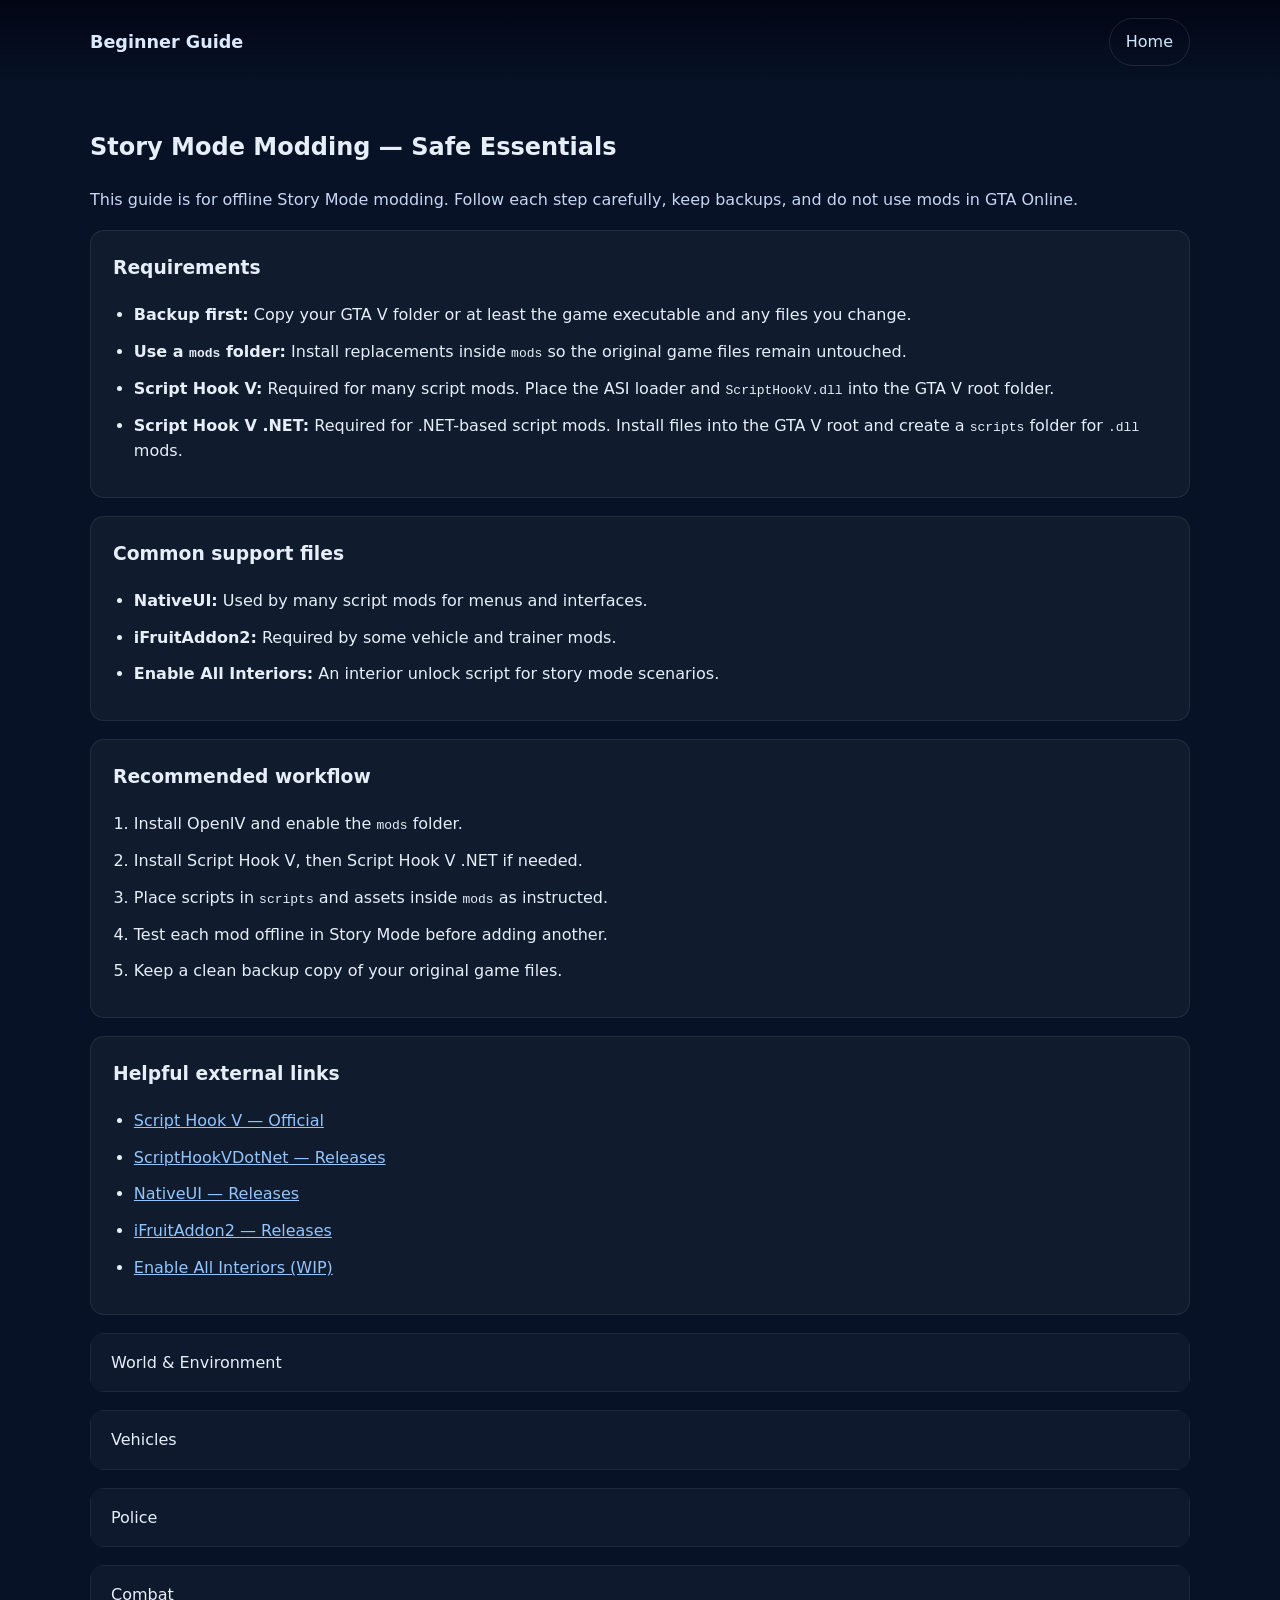
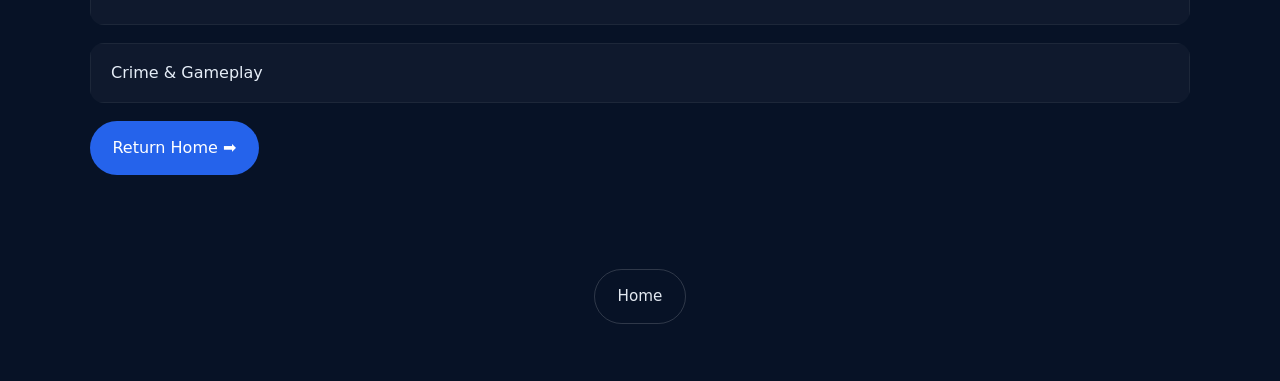
==== beginner.html @ 04017bbc "Initial GTA mods website" ====
<!doctype html>
<html lang="en">
<head>
  <meta charset="utf-8" />
  <meta http-equiv="Cache-Control" content="no-store, no-cache, must-revalidate" />
  <meta http-equiv="Pragma" content="no-cache" />
  <meta http-equiv="Expires" content="0" />
  <meta name="viewport" content="width=device-width, initial-scale=1" />
  <title>Beginner Guide — GTA Mods</title>
  <link rel="stylesheet" href="style.css">
  <script defer src="script.js"></script>
</head>
<body>
  <nav>
    <div class="container nav-inner">
      <h1>Beginner Guide</h1>
      <div class="nav-actions">
        <a class="nav-link" href="./index.html">Home</a>
      </div>
    </div>
  </nav>

  <main class="container">
    <section class="guide">
      <h2>Story Mode Modding — Safe Essentials</h2>
      <p>This guide is for offline Story Mode modding. Follow each step carefully, keep backups, and do not use mods in GTA Online.</p>

      <div class="step">
        <h3>Requirements</h3>
        <ul>
          <li><strong>Backup first:</strong> Copy your GTA V folder or at least the game executable and any files you change.</li>
          <li><strong>Use a <code>mods</code> folder:</strong> Install replacements inside <code>mods</code> so the original game files remain untouched.</li>
          <li><strong>Script Hook V:</strong> Required for many script mods. Place the ASI loader and <code>ScriptHookV.dll</code> into the GTA V root folder.</li>
          <li><strong>Script Hook V .NET:</strong> Required for .NET-based script mods. Install files into the GTA V root and create a <code>scripts</code> folder for <code>.dll</code> mods.</li>
        </ul>
      </div>

      <div class="step">
        <h3>Common support files</h3>
        <ul>
          <li><strong>NativeUI:</strong> Used by many script mods for menus and interfaces.</li>
          <li><strong>iFruitAddon2:</strong> Required by some vehicle and trainer mods.</li>
          <li><strong>Enable All Interiors:</strong> An interior unlock script for story mode scenarios.</li>
        </ul>
      </div>

      <div class="step">
        <h3>Recommended workflow</h3>
        <ol>
          <li>Install OpenIV and enable the <code>mods</code> folder.</li>
          <li>Install Script Hook V, then Script Hook V .NET if needed.</li>
          <li>Place scripts in <code>scripts</code> and assets inside <code>mods</code> as instructed.</li>
          <li>Test each mod offline in Story Mode before adding another.</li>
          <li>Keep a clean backup copy of your original game files.</li>
        </ol>
      </div>

      <div class="step">
        <h3>Helpful external links</h3>
        <ul>
          <li><a href="https://www.dev-c.com/gtav/scripthookv/" target="_blank" rel="noopener noreferrer">Script Hook V — Official</a></li>
          <li><a href="https://github.com/crosire/scripthookvdotnet/releases" target="_blank" rel="noopener noreferrer">ScriptHookVDotNet — Releases</a></li>
          <li><a href="https://github.com/Guad/NativeUI/releases" target="_blank" rel="noopener noreferrer">NativeUI — Releases</a></li>
          <li><a href="https://github.com/Bob74/iFruitAddon2/releases" target="_blank" rel="noopener noreferrer">iFruitAddon2 — Releases</a></li>
          <li><a href="https://www.gta5-mods.com/scripts/enable-all-interiors-wip" target="_blank" rel="noopener noreferrer">Enable All Interiors (WIP)</a></li>
        </ul>
      </div>

      <div class="category">
        <button class="category-toggle" aria-expanded="false">World & Environment</button>
        <div class="category-content" hidden>
          <ul class="mods-list">
            <li><a href="https://www.gta5-mods.com/misc/cops-back-on-the-beat" target="_blank" rel="noopener noreferrer">Cops Back on the Beat</a> — community rating: 8/10</li>
            <li><a href="https://www.gta5-mods.com/scripts/ambient-fx" target="_blank" rel="noopener noreferrer">AmbientFX</a> — community rating: 9/10</li>
            <li><a href="https://www.gta5-mods.com/maps/forests-of-san-andreas-revised" target="_blank" rel="noopener noreferrer">Forests of San Andreas</a> — community rating: 8/10</li>
          </ul>
          <button class="install-toggle" aria-expanded="false">Installation notes</button>
          <div class="install-content" hidden>
          <ul class="install-list">
            <li>Cops Back on the Beat — .dll → <code>scripts/</code>. If package includes .asi, copy to GTA root.</li>
            <li>AmbientFX — .dll → <code>scripts/</code>, .asi → GTA root.</li>
            <li>Forests of San Andreas — extract files, then use OpenIV → <strong>Tools → Package Installer</strong> and select the provided <code>.oiv</code>, or place assets into <code>mods/</code>.</li>
          </ul>
          </div>
        </div>
      </div>

      <div class="category">
        <button class="category-toggle" aria-expanded="false">Vehicles</button>
        <div class="category-content" hidden>
          <ul class="mods-list">
            <li><a href="https://www.gta5-mods.com/scripts/vehicle-theft-missions-net" target="_blank" rel="noopener noreferrer">Vlad&apos;s Export Garage</a> — community rating: 8/10</li>
            <li><a href="https://www.gta5-mods.com/scripts/wheelman" target="_blank" rel="noopener noreferrer">Wheelman Missions</a> — community rating: 8/10</li>
            <li><a href="https://www.gta5-mods.com/scripts/premium-deluxe-motorsports-car-shop" target="_blank" rel="noopener noreferrer">Premium Deluxe Motorsport (PMD)</a> — community rating: 9/10</li>
            <li><a href="https://www.gta5-mods.com/scripts/imnotmental-s-dealership-mod-custom-build" target="_blank" rel="noopener noreferrer">Dealership Mod</a> — community rating: 8/10</li>
          </ul>
          <button class="install-toggle" aria-expanded="false">Installation notes</button>
          <div class="install-content" hidden>
          <ul class="install-list">
            <li>Vlad&apos;s Export Garage — .dll → <code>scripts/</code>.</li>
            <li>Wheelman Missions — .dll → <code>scripts/</code>.</li>
            <li>PMD — if .dll → <code>scripts/</code>; if dlcpack/.oiv → extract and install via OpenIV → <strong>Tools → Package Installer</strong>.</li>
            <li>Dealership Mod — .dll → <code>scripts/</code>.</li>
          </ul>
          </div>
        </div>
      </div>

      <div class="category">
        <button class="category-toggle" aria-expanded="false">Police</button>
        <div class="category-content" hidden>
          <ul class="mods-list">
            <li><a href="https://www.gta5-mods.com/scripts/better-chases" target="_blank" rel="noopener noreferrer">Better Chases+</a> — community rating: 8/10</li>
            <li><a href="https://www.gta5-mods.com/misc/cops-back-on-the-beat" target="_blank" rel="noopener noreferrer">Cops Back on the Beat</a> — community rating: 8/10</li>
          </ul>
          <button class="install-toggle" aria-expanded="false">Installation notes</button>
          <div class="install-content" hidden>
          <ul class="install-list">
            <li>Better Chases+ — .dll → <code>scripts/</code>, or .asi → GTA root.</li>
            <li>Cops Back on the Beat — .dll → <code>scripts/</code>, or use OpenIV if it includes assets.</li>
          </ul>
          </div>
        </div>
      </div>

      <div class="category">
        <button class="category-toggle" aria-expanded="false">Combat</button>
        <div class="category-content" hidden>
          <ul class="mods-list">
            <li><a href="https://www.gta5-mods.com/weapons/realistic-weapons-sounds" target="_blank" rel="noopener noreferrer">Realistic Weapon Sounds</a> — community rating: 9/10</li>
            <li><a href="https://www.gta5-mods.com/scripts/gun-recoil" target="_blank" rel="noopener noreferrer">Gun Recoil</a> — community rating: 8/10</li>
            <li><a href="https://www.gta5-mods.com/misc/improvements-in-gore" target="_blank" rel="noopener noreferrer">Improvements in Gore</a> — community rating: 8/10</li>
            <li><a href="https://www.gta5-mods.com/misc/realistic-effects-of-explosions" target="_blank" rel="noopener noreferrer">Epic Explosions XX</a> — community rating: 9/10</li>
          </ul>
          <button class="install-toggle" aria-expanded="false">Installation notes</button>
          <div class="install-content" hidden>
          <ul class="install-list">
            <li>Realistic Weapon Sounds — install .rpf assets with OpenIV (Tools → Package Installer) or copy into <code>mods/</code>.</li>
            <li>Gun Recoil — .dll → <code>scripts/</code>.</li>
            <li>Improvements in Gore — .rpf assets → OpenIV Tools → Package Installer or copy into <code>mods/</code>.</li>
            <li>Epic Explosions XX — .asi → GTA root; assets → OpenIV Tools → Package Installer or <code>mods/</code>.</li>
          </ul>
          </div>
        </div>
      </div>

      <div class="category">
        <button class="category-toggle" aria-expanded="false">Crime & Gameplay</button>
        <div class="category-content" hidden>
          <ul class="mods-list">
            <li><a href="https://www.gta5-mods.com/scripts/rob-people" target="_blank" rel="noopener noreferrer">Low Life Crime</a> — community rating: 8/10</li>
            <li><a href="https://www.gta5-mods.com/scripts/lock-picking" target="_blank" rel="noopener noreferrer">Lock Picking</a> — community rating: 8/10</li>
            <li><a href="https://www.gta5-mods.com/scripts/new-street-phone-missions" target="_blank" rel="noopener noreferrer">New Street Phone Missions</a> — community rating: 8/10</li>
            <li><a href="https://www.gta5-mods.com/scripts/the-mob" target="_blank" rel="noopener noreferrer">The Mob</a> — community rating: 8/10</li>
            <li><a href="https://www.gta5-mods.com/scripts/the-gang" target="_blank" rel="noopener noreferrer">The Gang</a> — community rating: 8/10</li>
            <li><strong>Warning:</strong> Do not install <code>TheGangFix.oiv</code> because it may cause a crash.</li>
            <li><a href="https://www.gta5-mods.com/scripts/stockade-stickups" target="_blank" rel="noopener noreferrer">Stockade Stickups</a> — community rating: 7/10</li>
            <li><a href="https://www.gta5-mods.com/scripts/convoys-and-other-hits" target="_blank" rel="noopener noreferrer">Convoys and Other Hits</a> — community rating: 8/10</li>
            <li><a href="https://www.gta5-mods.com/scripts/rob-fleeca-v2" target="_blank" rel="noopener noreferrer">Fleeca Bank Heists</a> — community rating: 8/10</li>
            <li><strong>Note:</strong> This is not compatible with <strong>Low Life Crime</strong>.</li>
            <li><a href="https://www.gta5-mods.com/scripts/atm-robberies" target="_blank" rel="noopener noreferrer">ATM Robberies</a> — community rating: 7/10</li>
            <li><a href="https://www.gta5-mods.com/scripts/the-pacific-standard" target="_blank" rel="noopener noreferrer">The Pacific Standard Heist</a> — community rating: 8/10</li>
            <li><a href="https://www.gta5-mods.com/scripts/the-vangelico-heist" target="_blank" rel="noopener noreferrer">The Vangelico Heist</a> — community rating: 8/10</li>
            <li><a href="https://www.gta5-mods.com/scripts/paleto-bay-bank-heist" target="_blank" rel="noopener noreferrer">Paleto Bay Bank Heist</a> — community rating: 7/10</li>
            <li><a href="https://www.gta5-mods.com/scripts/sharmoota-art-heist" target="_blank" rel="noopener noreferrer">The Sharmoota Art Heist</a> — community rating: 7/10</li>
            <li><a href="https://www.gta5-mods.com/scripts/ls-life" target="_blank" rel="noopener noreferrer">LS Life</a> — community rating: 8/10</li>
          </ul>
          <h4>Installation notes</h4>
          <ul class="install-list">
            <li>Low Life Crime — .dll → <code>scripts/</code>.</li>
            <li>Lock Picking — .dll → <code>scripts/</code>.</li>
            <li>New Street Phone Missions — .dll → <code>scripts/</code>.</li>
            <li>The Mob — .dll → <code>scripts/</code>.</li>
            <li>The Gang — .dll → <code>scripts/</code>. Do not install <code>TheGangFix.oiv</code>.</li>
            <li>Stockade Stickups — .dll → <code>scripts/</code>.</li>
            <li>Convoys and Other Hits — .dll → <code>scripts/</code>.</li>
            <li>Fleeca Bank Heists — .dll → <code>scripts/</code>. Not compatible with Low Life Crime.</li>
            <li>ATM Robberies — .dll → <code>scripts/</code>.</li>
            <li>The Pacific Standard Heist — .dll → <code>scripts/</code>.</li>
            <li>The Vangelico Heist — .dll → <code>scripts/</code>.</li>
            <li>Paleto Bay Bank Heist — .dll → <code>scripts/</code>.</li>
            <li>The Sharmoota Art Heist — .dll → <code>scripts/</code>.</li>
            <li>LS Life — .dll → <code>scripts/</code>.</li>
          </ul>
        </div>
      </div>

      

      <a class="btn" href="./index.html">Return Home ➡️</a>
    </section>
  </main>

  <footer>
    <div class="container footer-links">
      <a class="btn ghost" href="./index.html">Home</a>
    </div>
  </footer>
</body>
</html>
---- style.css ----
/* style.css — clean stylesheet for GTA mods guide */

/* Reset */
*, *::before, *::after {
  box-sizing: border-box;
}
html, body {
  margin: 0;
  min-height: 100%;
}
body {
  font-family: system-ui, -apple-system, 'Segoe UI', Roboto, 'Helvetica Neue', Arial, sans-serif;
  background: #071226;
  color: #e6eef8;
  line-height: 1.6;
}

img {
  max-width: 100%;
  display: block;
}

button, a {
  font: inherit;
}

.container {
  width: min(1100px, calc(100% - 32px));
  margin: 0 auto;
}

nav {
  background: linear-gradient(180deg, #020514 0%, #071226 100%);
  padding: 18px 0;
}
.nav-inner {
  display: flex;
  gap: 1rem;
  align-items: center;
  justify-content: space-between;
}
nav h1 {
  margin: 0;
  font-size: 1.1rem;
  color: #dbeafe;
}
.nav-actions {
  display: flex;
  gap: 0.75rem;
  flex-wrap: wrap;
}
.nav-link {
  color: #cfe8ff;
  text-decoration: none;
  border: 1px solid rgba(255,255,255,0.1);
  padding: 0.65rem 1rem;
  border-radius: 999px;
  transition: background 0.2s ease, color 0.2s ease;
}
.nav-link:hover,
.nav-link:focus-visible {
  background: rgba(255,255,255,0.08);
  color: #fff;
}

.hero {
  padding: 60px 0 40px;
  text-align: center;
}
.hero h2 {
  margin: 0;
  font-size: clamp(2.1rem, 3vw, 3rem);
  color: #f8fbff;
}
.hero p {
  max-width: 720px;
  margin: 16px auto 0;
  color: #b3c9e6;
}
.actions {
  margin-top: 28px;
  display: flex;
  gap: 14px;
  justify-content: center;
  flex-wrap: wrap;
}

.overview,
.guide {
  padding: 24px 0 56px;
}
.card,
.step {
  background: rgba(255,255,255,0.04);
  border: 1px solid rgba(255,255,255,0.08);
  border-radius: 14px;
  padding: 22px;
  margin: 18px 0;
}
.card h3,
.step h3 {
  margin-top: 0;
}
.step ul,
.step ol {
  margin: 0;
  padding-left: 1.3rem;
}
.step li {
  margin: 0.7rem 0;
}
.category {
  margin: 18px 0;
  border-radius: 14px;
  overflow: hidden;
}
.category-toggle {
  width: 100%;
  text-align: left;
  background: rgba(255,255,255,0.03);
  border: 1px solid rgba(255,255,255,0.06);
  color: #e6eef8;
  padding: 16px 20px;
  font-size: 1rem;
  cursor: pointer;
}
.category-toggle:focus {
  outline: 3px solid rgba(99,102,241,0.14);
}
.category-content {
  background: rgba(255,255,255,0.02);
  padding: 18px 20px 22px;
  border-top: 1px solid rgba(255,255,255,0.03);
}
.mods-list,
.install-list {
  margin: 0;
  padding-left: 1.25rem;
}
.install-list li {
  margin: 0.5rem 0;
  font-size: 0.95rem;
  color: #dbeafe;
}

.install-toggle {
  display: inline-block;
  margin: 8px 0 10px;
  padding: 8px 12px;
  background: rgba(255,255,255,0.03);
  border: 1px solid rgba(255,255,255,0.06);
  color: #e6eef8;
  border-radius: 8px;
  cursor: pointer;
}
.install-toggle:focus {
  outline: 3px solid rgba(99,102,241,0.12);
}
.install-content {
  padding-left: 0.6rem;
  margin-top: 6px;
}
.step p,
.card p,
.guide p {
  color: #c8d6f4;
}
.step a {
  color: #93c5fd;
  text-decoration: underline;
}

.btn {
  display: inline-flex;
  align-items: center;
  justify-content: center;
  gap: 0.35rem;
  background: #2563eb;
  color: #fff;
  padding: 0.9rem 1.4rem;
  border-radius: 999px;
  text-decoration: none;
  border: none;
  transition: transform 0.15s ease, background 0.15s ease;
}
.btn:hover,
.btn:focus-visible {
  transform: translateY(-1px);
  background: #1d4ed8;
}
.btn.secondary {
  background: #1f2937;
}
.btn.ghost {
  background: transparent;
  border: 1px solid rgba(255,255,255,0.16);
  color: #e2e8f0;
}

.footer-links {
  display: flex;
  justify-content: center;
  padding: 18px 0;
}
footer {
  padding: 20px 0 40px;
  text-align: center;
  color: #8a98b5;
  font-size: 0.95rem;
}

@media (max-width: 720px) {
  .nav-inner,
  .footer-links {
    flex-direction: column;
    align-items: stretch;
  }
  .nav-actions,
  .actions {
    justify-content: center;
  }
  .card,
  .step,
  .hero {
    padding: 18px;
  }
}
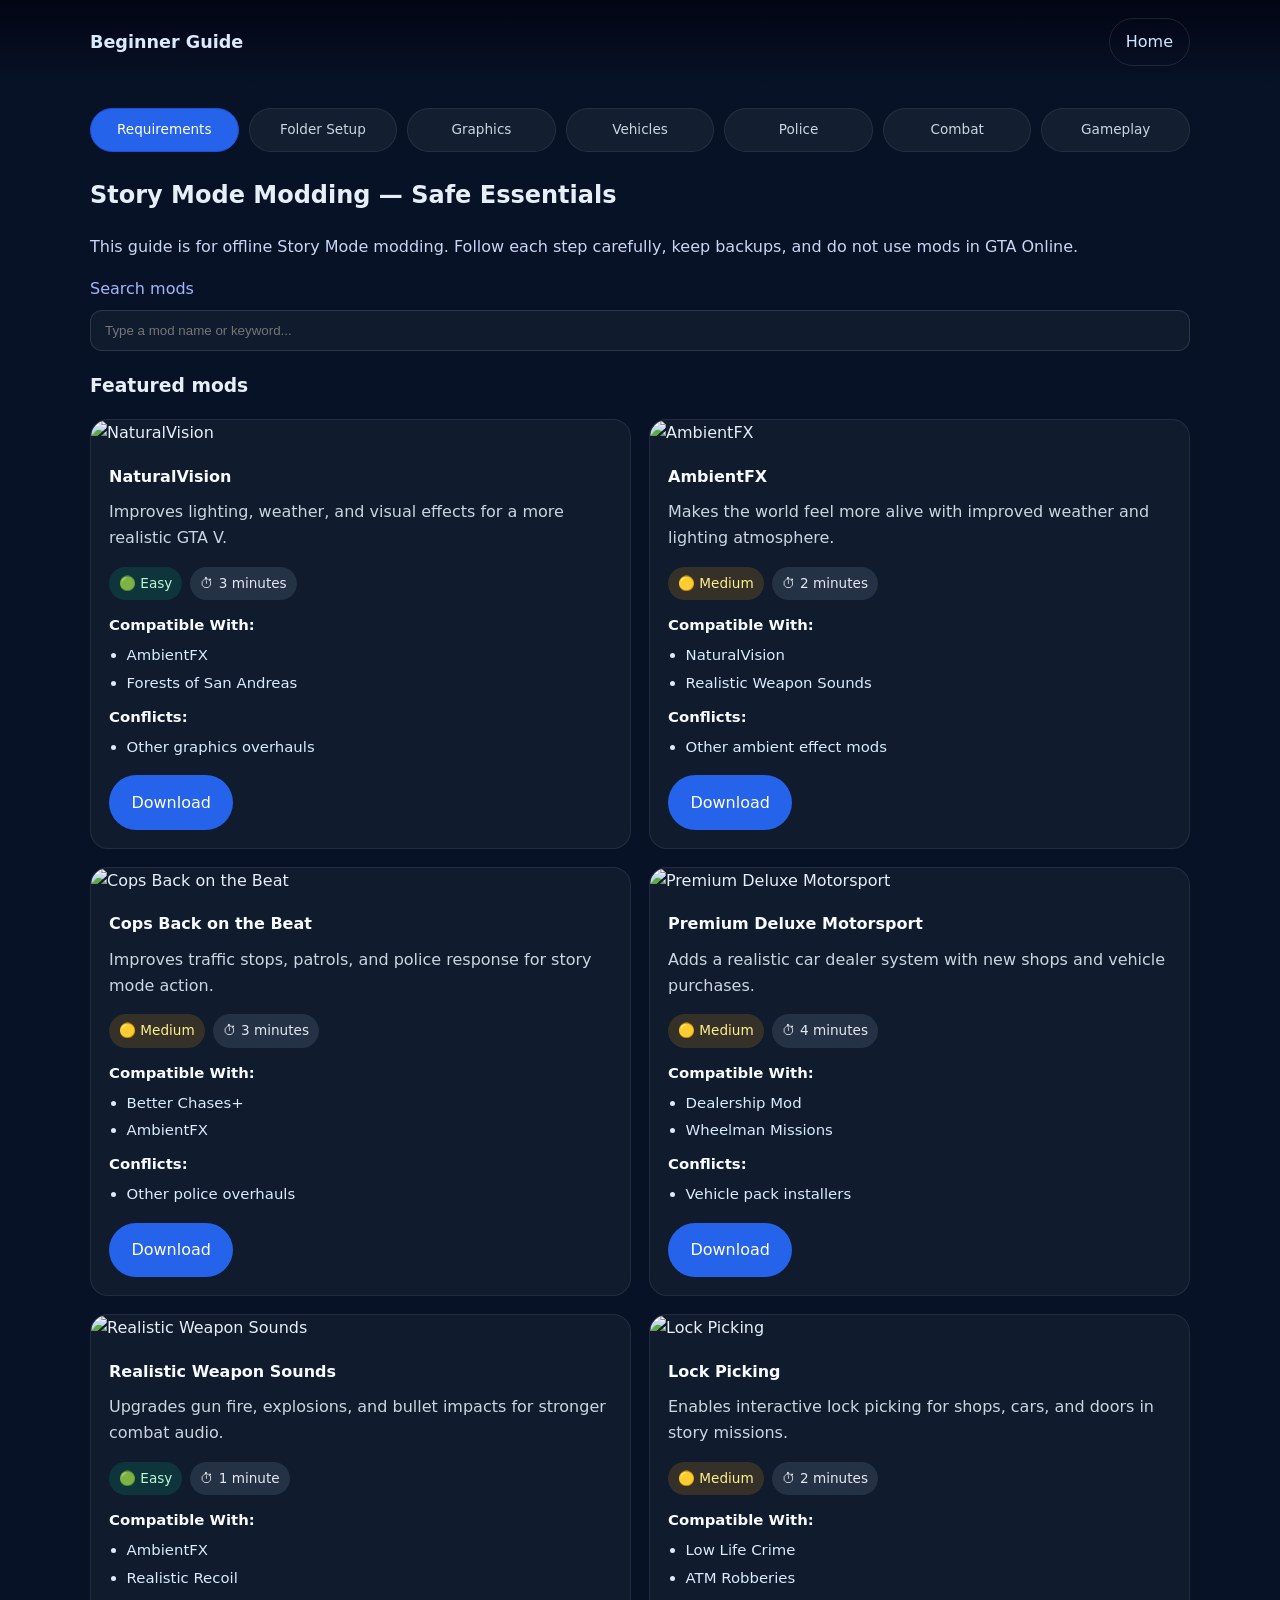
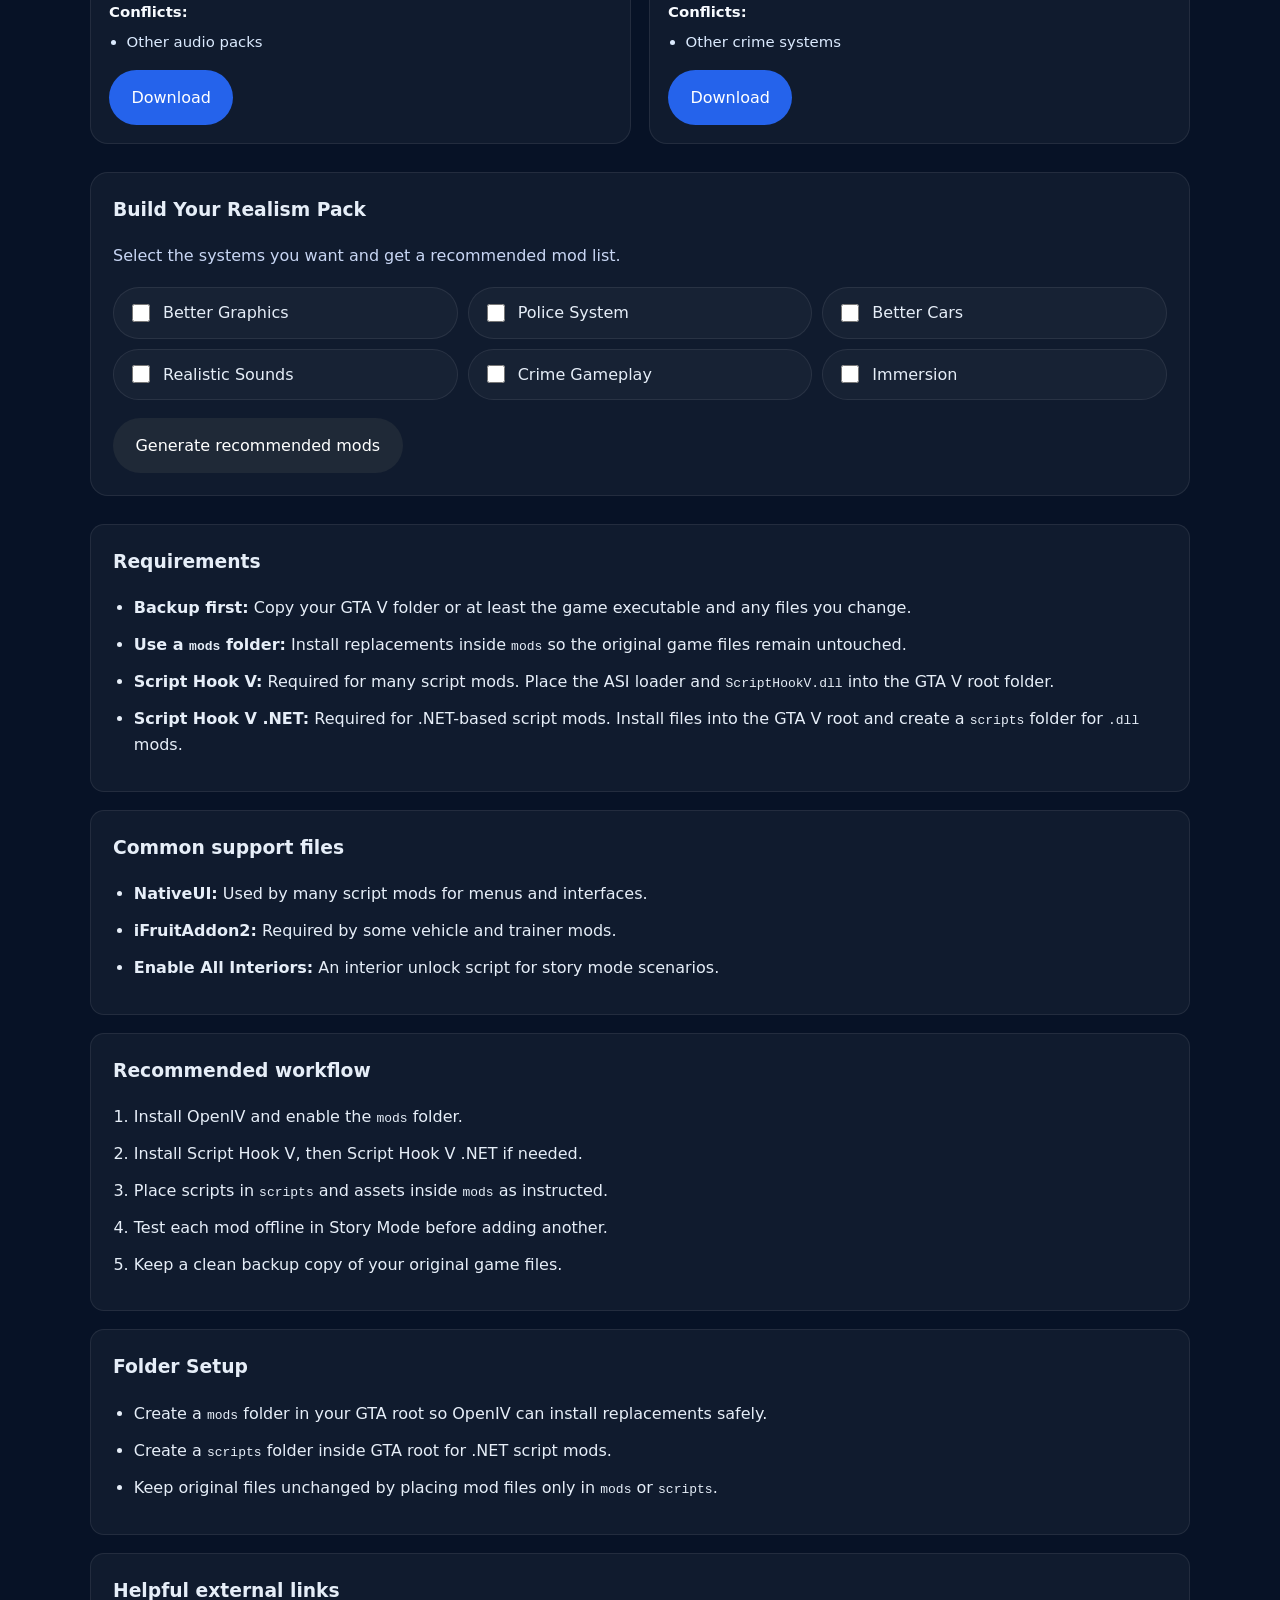
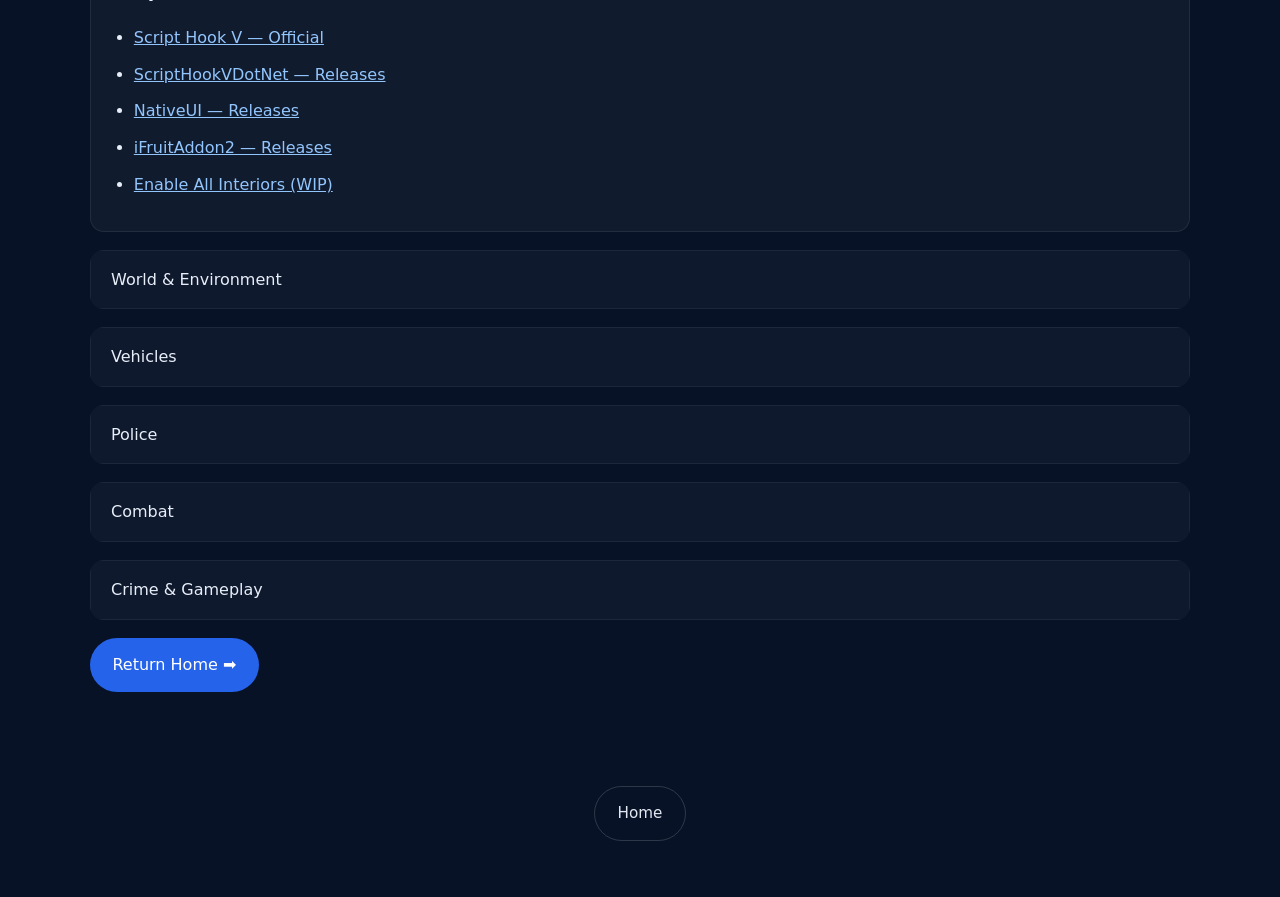
==== commit 703ae04f: "Update GTA mods guide and add mod cards" ====
--- a/beginner.html
+++ b/beginner.html
@@ -22,10 +22,154 @@
 
   <main class="container">
     <section class="guide">
+      <div class="page-progress" role="navigation" aria-label="Page progress">
+        <a href="#requirements" class="progress-step current">Requirements</a>
+        <a href="#folder-setup" class="progress-step">Folder Setup</a>
+        <a href="#graphics" class="progress-step">Graphics</a>
+        <a href="#vehicles" class="progress-step">Vehicles</a>
+        <a href="#police" class="progress-step">Police</a>
+        <a href="#combat" class="progress-step">Combat</a>
+        <a href="#gameplay" class="progress-step">Gameplay</a>
+      </div>
+
       <h2>Story Mode Modding — Safe Essentials</h2>
       <p>This guide is for offline Story Mode modding. Follow each step carefully, keep backups, and do not use mods in GTA Online.</p>
 
-      <div class="step">
+      <div class="search-panel">
+        <label for="modSearch">Search mods</label>
+        <input id="modSearch" type="search" placeholder="Type a mod name or keyword...">
+      </div>
+
+      <div class="mod-gallery" id="modGallery">
+        <h3>Featured mods</h3>
+        <div class="card-grid" id="modCards">
+          <article class="mod-card" data-title="NaturalVision" data-description="High-end photo realism graphics overhaul for GTA V." data-tags="graphics realism" data-category="graphics">
+            <img src="https://via.placeholder.com/420x220/0f172a/ffffff?text=NaturalVision" alt="NaturalVision" />
+            <div class="mod-card-body">
+              <h4>NaturalVision</h4>
+              <p>Improves lighting, weather, and visual effects for a more realistic GTA V.</p>
+              <div class="mod-meta">
+                <span class="tag easy">🟢 Easy</span>
+                <span class="tag time">⏱ 3 minutes</span>
+              </div>
+              <div class="compatibility">
+                <strong>Compatible With:</strong>
+                <ul><li>AmbientFX</li><li>Forests of San Andreas</li></ul>
+                <strong>Conflicts:</strong>
+                <ul><li>Other graphics overhauls</li></ul>
+              </div>
+              <a class="btn" href="https://www.gta5-mods.com/misc/naturalvision-photorealistic" target="_blank" rel="noopener noreferrer">Download</a>
+            </div>
+          </article>
+          <article class="mod-card" data-title="AmbientFX" data-description="Adds realistic ambient effects and atmosphere to GTA V." data-tags="environment graphics" data-category="graphics">
+            <img src="https://via.placeholder.com/420x220/111827/ffffff?text=AmbientFX" alt="AmbientFX" />
+            <div class="mod-card-body">
+              <h4>AmbientFX</h4>
+              <p>Makes the world feel more alive with improved weather and lighting atmosphere.</p>
+              <div class="mod-meta">
+                <span class="tag medium">🟡 Medium</span>
+                <span class="tag time">⏱ 2 minutes</span>
+              </div>
+              <div class="compatibility">
+                <strong>Compatible With:</strong>
+                <ul><li>NaturalVision</li><li>Realistic Weapon Sounds</li></ul>
+                <strong>Conflicts:</strong>
+                <ul><li>Other ambient effect mods</li></ul>
+              </div>
+              <a class="btn" href="https://www.gta5-mods.com/scripts/ambient-fx" target="_blank" rel="noopener noreferrer">Download</a>
+            </div>
+          </article>
+          <article class="mod-card" data-title="Cops Back on the Beat" data-description="Adds new police behavior and patrols for a more realistic law enforcement system." data-tags="police realism" data-category="police">
+            <img src="https://via.placeholder.com/420x220/0f172a/ffffff?text=Cops+Back+on+the+Beat" alt="Cops Back on the Beat" />
+            <div class="mod-card-body">
+              <h4>Cops Back on the Beat</h4>
+              <p>Improves traffic stops, patrols, and police response for story mode action.</p>
+              <div class="mod-meta">
+                <span class="tag medium">🟡 Medium</span>
+                <span class="tag time">⏱ 3 minutes</span>
+              </div>
+              <div class="compatibility">
+                <strong>Compatible With:</strong>
+                <ul><li>Better Chases+</li><li>AmbientFX</li></ul>
+                <strong>Conflicts:</strong>
+                <ul><li>Other police overhauls</li></ul>
+              </div>
+              <a class="btn" href="https://www.gta5-mods.com/misc/cops-back-on-the-beat" target="_blank" rel="noopener noreferrer">Download</a>
+            </div>
+          </article>
+          <article class="mod-card" data-title="Premium Deluxe Motorsport" data-description="Adds car dealership gameplay and custom vehicle purchasing options." data-tags="vehicles cars" data-category="vehicles">
+            <img src="https://via.placeholder.com/420x220/111827/ffffff?text=PMD" alt="Premium Deluxe Motorsport" />
+            <div class="mod-card-body">
+              <h4>Premium Deluxe Motorsport</h4>
+              <p>Adds a realistic car dealer system with new shops and vehicle purchases.</p>
+              <div class="mod-meta">
+                <span class="tag medium">🟡 Medium</span>
+                <span class="tag time">⏱ 4 minutes</span>
+              </div>
+              <div class="compatibility">
+                <strong>Compatible With:</strong>
+                <ul><li>Dealership Mod</li><li>Wheelman Missions</li></ul>
+                <strong>Conflicts:</strong>
+                <ul><li>Vehicle pack installers</li></ul>
+              </div>
+              <a class="btn" href="https://www.gta5-mods.com/scripts/premium-deluxe-motorsports-car-shop" target="_blank" rel="noopener noreferrer">Download</a>
+            </div>
+          </article>
+          <article class="mod-card" data-title="Realistic Weapon Sounds" data-description="Replaces weapon audio with richer, more powerful sounds." data-tags="combat sound" data-category="combat">
+            <img src="https://via.placeholder.com/420x220/0f172a/ffffff?text=Realistic+Weapon+Sounds" alt="Realistic Weapon Sounds" />
+            <div class="mod-card-body">
+              <h4>Realistic Weapon Sounds</h4>
+              <p>Upgrades gun fire, explosions, and bullet impacts for stronger combat audio.</p>
+              <div class="mod-meta">
+                <span class="tag easy">🟢 Easy</span>
+                <span class="tag time">⏱ 1 minute</span>
+              </div>
+              <div class="compatibility">
+                <strong>Compatible With:</strong>
+                <ul><li>AmbientFX</li><li>Realistic Recoil</li></ul>
+                <strong>Conflicts:</strong>
+                <ul><li>Other audio packs</li></ul>
+              </div>
+              <a class="btn" href="https://www.gta5-mods.com/weapons/realistic-weapons-sounds" target="_blank" rel="noopener noreferrer">Download</a>
+            </div>
+          </article>
+          <article class="mod-card" data-title="Lock Picking" data-description="Adds realistic lock picking mechanics for new crime gameplay." data-tags="gameplay crime" data-category="gameplay">
+            <img src="https://via.placeholder.com/420x220/111827/ffffff?text=Lock+Picking" alt="Lock Picking" />
+            <div class="mod-card-body">
+              <h4>Lock Picking</h4>
+              <p>Enables interactive lock picking for shops, cars, and doors in story missions.</p>
+              <div class="mod-meta">
+                <span class="tag medium">🟡 Medium</span>
+                <span class="tag time">⏱ 2 minutes</span>
+              </div>
+              <div class="compatibility">
+                <strong>Compatible With:</strong>
+                <ul><li>Low Life Crime</li><li>ATM Robberies</li></ul>
+                <strong>Conflicts:</strong>
+                <ul><li>Other crime systems</li></ul>
+              </div>
+              <a class="btn" href="https://www.gta5-mods.com/scripts/lock-picking" target="_blank" rel="noopener noreferrer">Download</a>
+            </div>
+          </article>
+        </div>
+      </div>
+
+      <section class="realism-builder">
+        <h3>Build Your Realism Pack</h3>
+        <p>Select the systems you want and get a recommended mod list.</p>
+        <div class="builder-options">
+          <label><input type="checkbox" value="graphics"> Better Graphics</label>
+          <label><input type="checkbox" value="police"> Police System</label>
+          <label><input type="checkbox" value="cars"> Better Cars</label>
+          <label><input type="checkbox" value="sound"> Realistic Sounds</label>
+          <label><input type="checkbox" value="crime"> Crime Gameplay</label>
+          <label><input type="checkbox" value="immersion"> Immersion</label>
+        </div>
+        <button id="buildPackBtn" class="btn secondary">Generate recommended mods</button>
+        <div id="buildRecommendation" class="build-output" hidden></div>
+      </section>
+
+      <div class="step" id="requirements">
         <h3>Requirements</h3>
         <ul>
           <li><strong>Backup first:</strong> Copy your GTA V folder or at least the game executable and any files you change.</li>
@@ -53,6 +197,15 @@
           <li>Test each mod offline in Story Mode before adding another.</li>
           <li>Keep a clean backup copy of your original game files.</li>
         </ol>
+      </div>
+
+      <div class="step" id="folder-setup">
+        <h3>Folder Setup</h3>
+        <ul>
+          <li>Create a <code>mods</code> folder in your GTA root so OpenIV can install replacements safely.</li>
+          <li>Create a <code>scripts</code> folder inside GTA root for .NET script mods.</li>
+          <li>Keep original files unchanged by placing mod files only in <code>mods</code> or <code>scripts</code>.</li>
+        </ul>
       </div>
 
       <div class="step">
--- a/style.css
+++ b/style.css
@@ -86,7 +86,8 @@
 }
 
 .overview,
-.guide {
+.guide,
+.features {
   padding: 24px 0 56px;
 }
 .card,
@@ -100,6 +101,23 @@
 .card h3,
 .step h3 {
   margin-top: 0;
+}
+.feature-list {
+  list-style: none;
+  margin: 0;
+  padding: 0;
+}
+.feature-list li {
+  margin: 0.75rem 0;
+  padding-left: 0.6rem;
+  font-size: 1rem;
+  color: #dbeafe;
+}
+.feature-list li::before {
+  content: "☑";
+  display: inline-block;
+  margin-right: 0.7rem;
+  color: #34d399;
 }
 .step ul,
 .step ol {
@@ -209,6 +227,167 @@
   font-size: 0.95rem;
 }
 
+.page-progress {
+  display: grid;
+  grid-template-columns: repeat(7, minmax(0, 1fr));
+  gap: 10px;
+  margin-bottom: 24px;
+}
+.page-progress .progress-step {
+  display: inline-flex;
+  align-items: center;
+  justify-content: center;
+  border-radius: 999px;
+  padding: 10px 12px;
+  text-decoration: none;
+  background: rgba(255,255,255,0.05);
+  color: #cbd5e1;
+  font-size: 0.85rem;
+  border: 1px solid rgba(255,255,255,0.08);
+}
+.page-progress .progress-step.current {
+  background: #2563eb;
+  color: #fff;
+  border-color: #1d4ed8;
+}
+.search-panel {
+  margin-bottom: 20px;
+}
+.search-panel label {
+  display: block;
+  margin-bottom: 0.5rem;
+  color: #a5b4fc;
+}
+.search-panel input {
+  width: 100%;
+  padding: 12px 14px;
+  border-radius: 12px;
+  border: 1px solid rgba(255,255,255,0.12);
+  background: rgba(255,255,255,0.04);
+  color: #e2e8f0;
+}
+.search-panel input:focus {
+  outline: 2px solid rgba(59,130,246,0.4);
+}
+.mod-gallery {
+  margin-bottom: 28px;
+}
+.card-grid {
+  display: grid;
+  grid-template-columns: repeat(2, minmax(0, 1fr));
+  gap: 18px;
+}
+.mod-card {
+  display: flex;
+  flex-direction: column;
+  background: rgba(255,255,255,0.04);
+  border: 1px solid rgba(255,255,255,0.08);
+  border-radius: 18px;
+  overflow: hidden;
+}
+.mod-card img {
+  width: 100%;
+  height: auto;
+  object-fit: cover;
+}
+.mod-card-body {
+  padding: 18px;
+}
+.mod-card-body h4 {
+  margin: 0 0 10px;
+  color: #f8fbff;
+}
+.mod-card-body p {
+  margin: 0 0 16px;
+  color: #cbd5e1;
+}
+.mod-meta {
+  display: flex;
+  flex-wrap: wrap;
+  gap: 8px;
+  margin-bottom: 14px;
+}
+.tag {
+  padding: 6px 10px;
+  border-radius: 999px;
+  font-size: 0.85rem;
+}
+.tag.easy { background: rgba(16,185,129,0.16); color: #bbf7d0; }
+.tag.medium { background: rgba(245,158,11,0.16); color: #fef08a; }
+.tag.advanced { background: rgba(239,68,68,0.16); color: #fecaca; }
+.tag.time { background: rgba(148,163,184,0.16); color: #e2e8f0; }
+.compatibility {
+  margin-bottom: 16px;
+  color: #dbeafe;
+  font-size: 0.93rem;
+}
+.compatibility strong {
+  display: block;
+  margin-top: 10px;
+  color: #f8fbff;
+}
+.compatibility ul {
+  margin: 6px 0 0;
+  padding-left: 1.1rem;
+}
+.compatibility li {
+  margin: 4px 0;
+}
+.realism-builder {
+  background: rgba(255,255,255,0.04);
+  border: 1px solid rgba(255,255,255,0.08);
+  border-radius: 18px;
+  padding: 22px;
+  margin-bottom: 28px;
+}
+.realism-builder h3 {
+  margin-top: 0;
+}
+.builder-options {
+  display: grid;
+  gap: 10px;
+  grid-template-columns: repeat(3, minmax(0, 1fr));
+  margin: 18px 0;
+}
+.builder-options label {
+  display: flex;
+  align-items: center;
+  gap: 10px;
+  background: rgba(255,255,255,0.03);
+  border: 1px solid rgba(255,255,255,0.08);
+  border-radius: 999px;
+  padding: 12px 14px;
+  cursor: pointer;
+}
+.builder-options input {
+  width: 18px;
+  height: 18px;
+}
+.build-output {
+  margin-top: 20px;
+  background: rgba(37,99,235,0.1);
+  border: 1px solid rgba(37,99,235,0.2);
+  padding: 14px 16px;
+  border-radius: 14px;
+}
+.build-output h4 {
+  margin-top: 0;
+}
+.build-output ul {
+  margin: 10px 0 0;
+  padding-left: 1.2rem;
+}
+.build-output li {
+  margin: 4px 0;
+}
+@media (max-width: 940px) {
+  .card-grid {
+    grid-template-columns: 1fr;
+  }
+  .builder-options {
+    grid-template-columns: 1fr;
+  }
+}
 @media (max-width: 720px) {
   .nav-inner,
   .footer-links {
